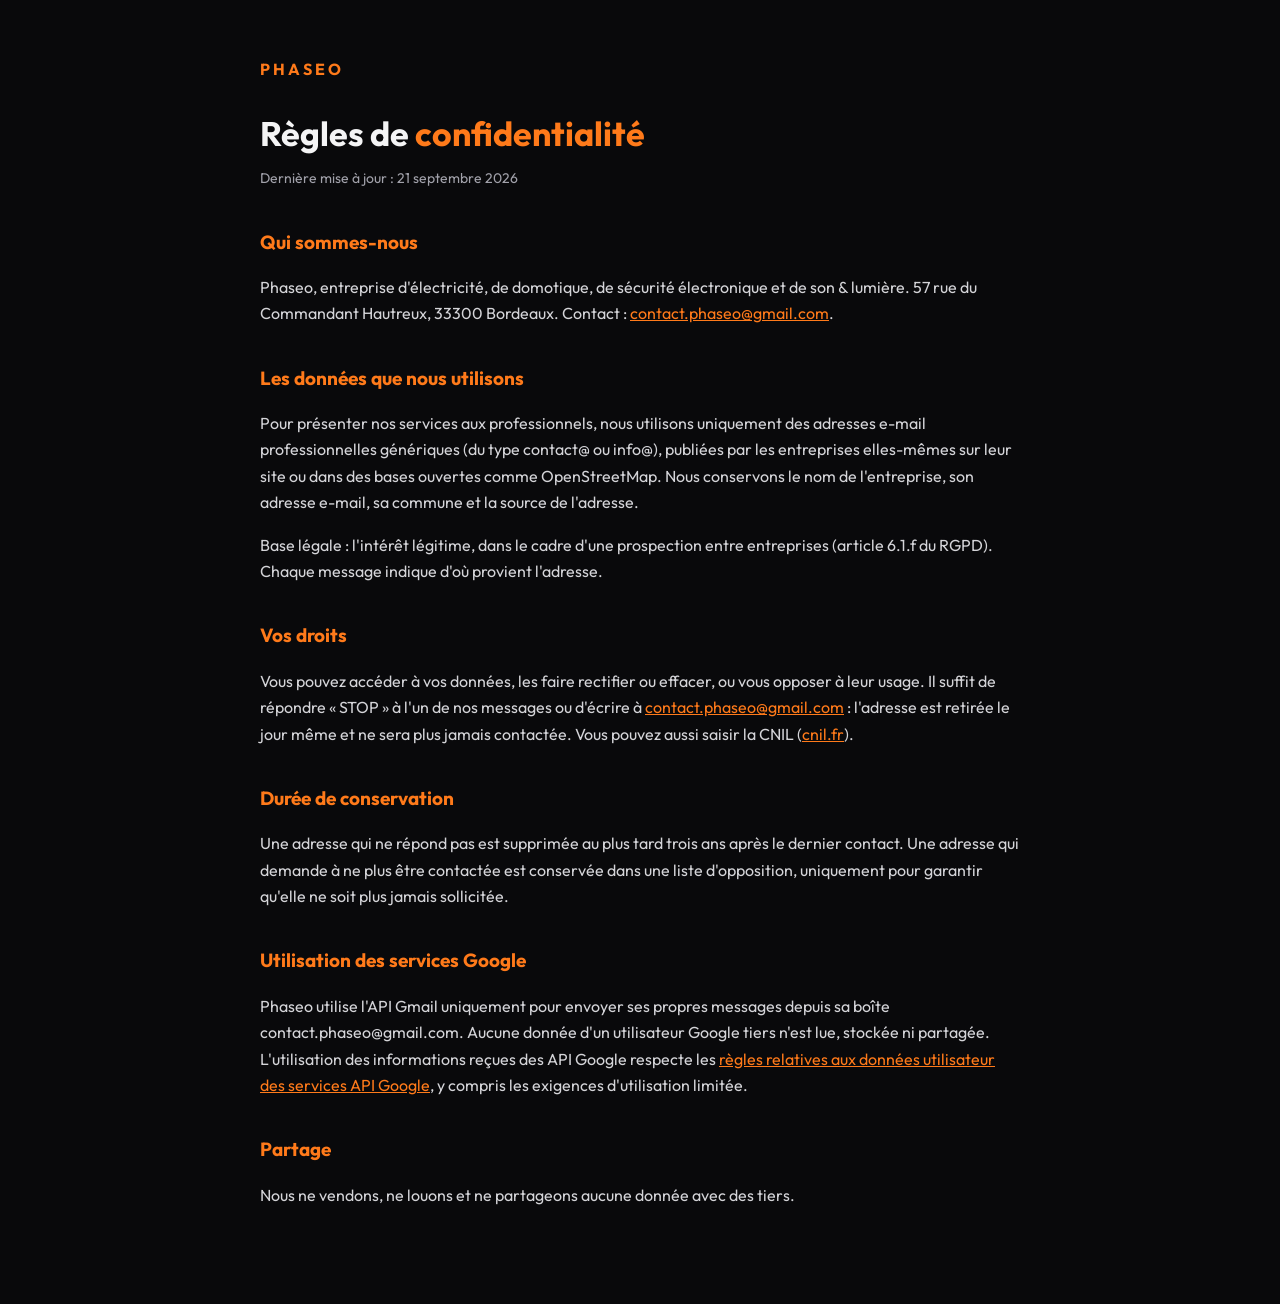
==== confidentialite.html @ 8c2dd147 "Page de confidentialite (RGPD + usage API Google)" ====
<!doctype html>
<html lang="fr">
<head>
<meta charset="utf-8">
<meta name="viewport" content="width=device-width, initial-scale=1">
<title>Phaseo — Confidentialité</title>
<link href="https://fonts.googleapis.com/css2?family=Outfit:wght@400;700&display=swap" rel="stylesheet">
<style>
  body { margin:0; background:#09090B; color:#F4F4F5; font-family:'Outfit',Arial,Helvetica,sans-serif; line-height:1.65; }
  main { max-width:760px; margin:0 auto; padding:56px 24px 80px; }
  a { color:#FF7A1A; }
  h1 { font-size:34px; line-height:1.15; margin:0 0 8px; }
  h1 span { color:#FF7A1A; }
  h2 { font-size:19px; margin:36px 0 8px; color:#FF7A1A; }
  p, li { color:#D4D4D8; font-size:16px; }
  .maj { color:#A1A1AA; font-size:14px; margin-bottom:32px; }
  .retour { display:inline-block; margin-bottom:32px; text-decoration:none; font-weight:700; letter-spacing:3px; }
</style>
</head>
<body>
<main>
  <a class="retour" href="./">PHASEO</a>
  <h1>Règles de <span>confidentialité</span></h1>
  <p class="maj">Dernière mise à jour : 21 septembre 2026</p>

  <h2>Qui sommes-nous</h2>
  <p>Phaseo, entreprise d'électricité, de domotique, de sécurité électronique et de son &amp; lumière. 57 rue du Commandant Hautreux, 33300 Bordeaux. Contact : <a href="mailto:contact.phaseo@gmail.com">contact.phaseo@gmail.com</a>.</p>

  <h2>Les données que nous utilisons</h2>
  <p>Pour présenter nos services aux professionnels, nous utilisons uniquement des adresses e-mail professionnelles génériques (du type contact@ ou info@), publiées par les entreprises elles-mêmes sur leur site ou dans des bases ouvertes comme OpenStreetMap. Nous conservons le nom de l'entreprise, son adresse e-mail, sa commune et la source de l'adresse.</p>
  <p>Base légale : l'intérêt légitime, dans le cadre d'une prospection entre entreprises (article 6.1.f du RGPD). Chaque message indique d'où provient l'adresse.</p>

  <h2>Vos droits</h2>
  <p>Vous pouvez accéder à vos données, les faire rectifier ou effacer, ou vous opposer à leur usage. Il suffit de répondre « STOP » à l'un de nos messages ou d'écrire à <a href="mailto:contact.phaseo@gmail.com">contact.phaseo@gmail.com</a> : l'adresse est retirée le jour même et ne sera plus jamais contactée. Vous pouvez aussi saisir la CNIL (<a href="https://www.cnil.fr">cnil.fr</a>).</p>

  <h2>Durée de conservation</h2>
  <p>Une adresse qui ne répond pas est supprimée au plus tard trois ans après le dernier contact. Une adresse qui demande à ne plus être contactée est conservée dans une liste d'opposition, uniquement pour garantir qu'elle ne soit plus jamais sollicitée.</p>

  <h2>Utilisation des services Google</h2>
  <p>Phaseo utilise l'API Gmail uniquement pour envoyer ses propres messages depuis sa boîte contact.phaseo@gmail.com. Aucune donnée d'un utilisateur Google tiers n'est lue, stockée ni partagée. L'utilisation des informations reçues des API Google respecte les <a href="https://developers.google.com/terms/api-services-user-data-policy">règles relatives aux données utilisateur des services API Google</a>, y compris les exigences d'utilisation limitée.</p>

  <h2>Partage</h2>
  <p>Nous ne vendons, ne louons et ne partageons aucune donnée avec des tiers.</p>
</main>
</body>
</html>
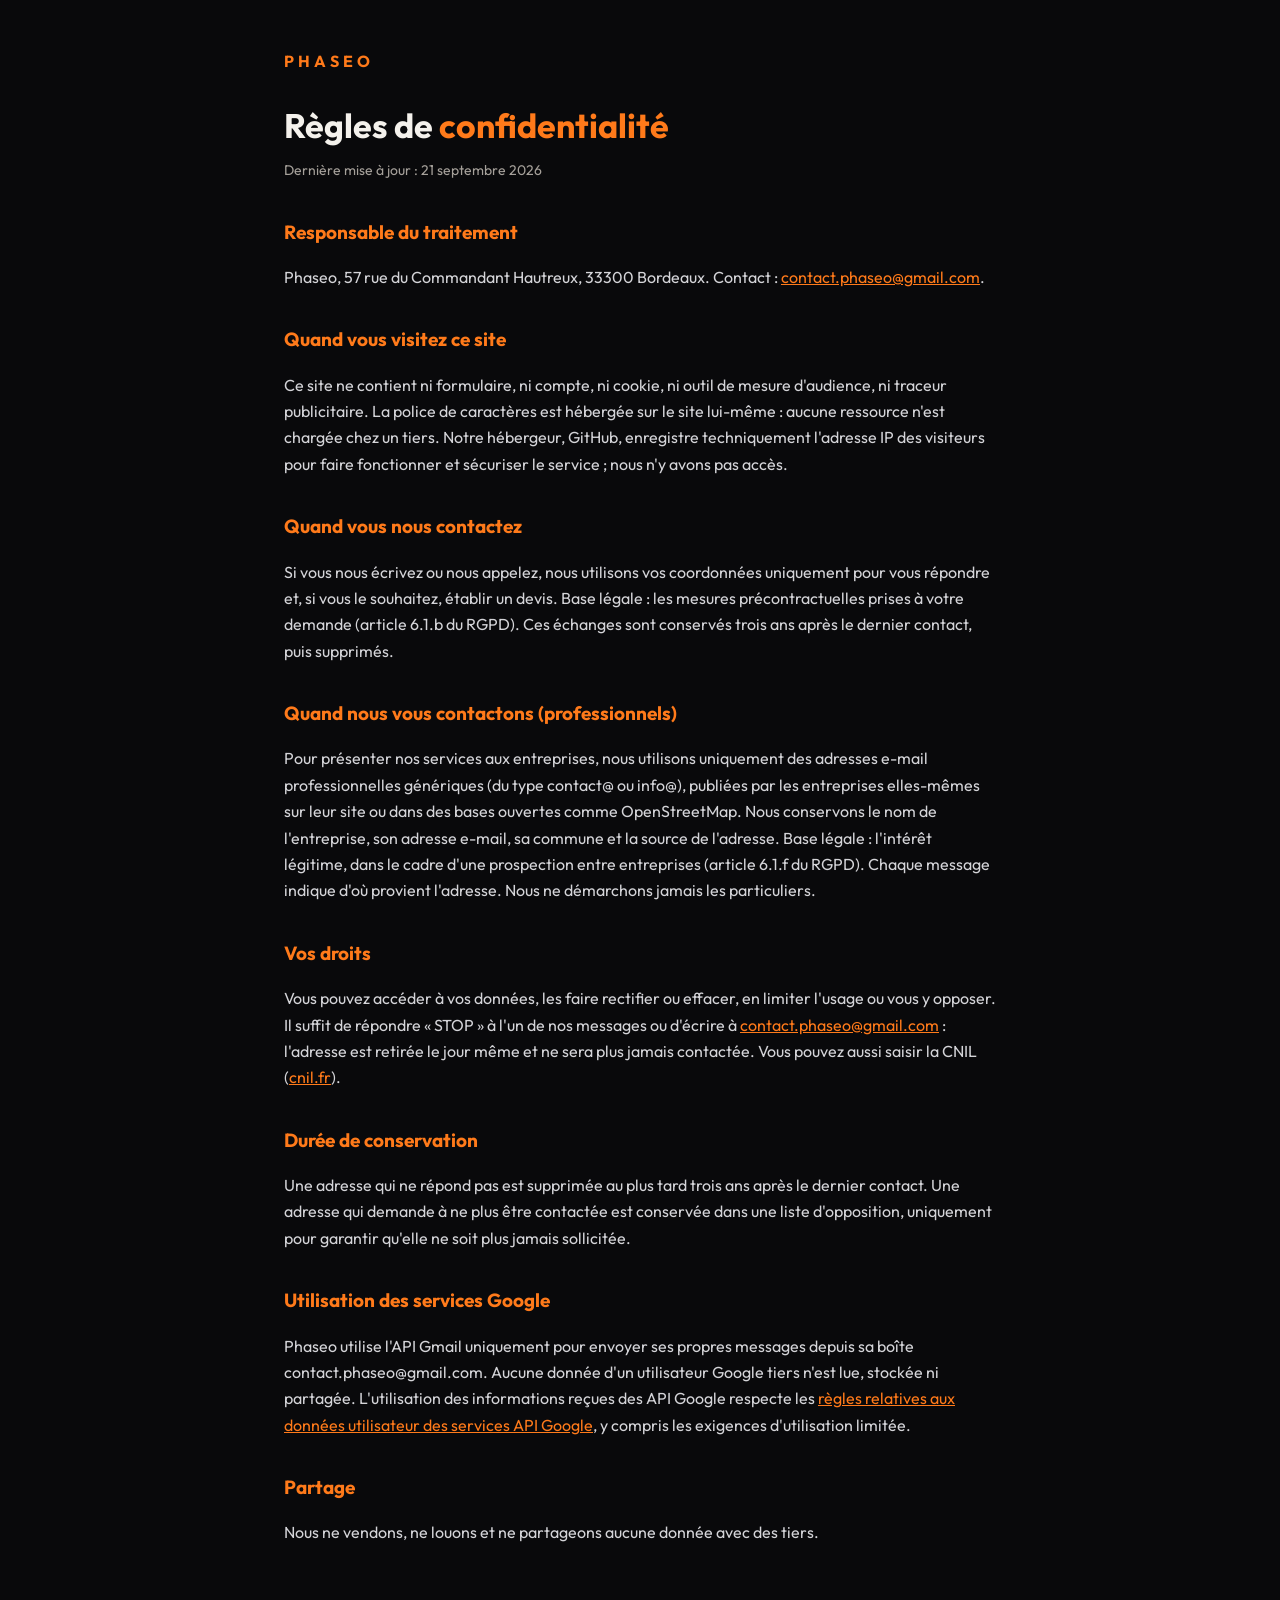
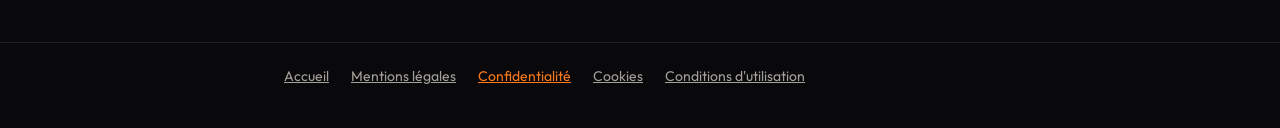
==== commit a461555d: "Conformite : confidentialite.html" ====
--- a/confidentialite.html
+++ b/confidentialite.html
@@ -1,46 +1,45 @@
-<!doctype html>
-<html lang="fr">
-<head>
-<meta charset="utf-8">
-<meta name="viewport" content="width=device-width, initial-scale=1">
-<title>Phaseo — Confidentialité</title>
-<link href="https://fonts.googleapis.com/css2?family=Outfit:wght@400;700&display=swap" rel="stylesheet">
-<style>
-  body { margin:0; background:#09090B; color:#F4F4F5; font-family:'Outfit',Arial,Helvetica,sans-serif; line-height:1.65; }
-  main { max-width:760px; margin:0 auto; padding:56px 24px 80px; }
-  a { color:#FF7A1A; }
-  h1 { font-size:34px; line-height:1.15; margin:0 0 8px; }
-  h1 span { color:#FF7A1A; }
-  h2 { font-size:19px; margin:36px 0 8px; color:#FF7A1A; }
-  p, li { color:#D4D4D8; font-size:16px; }
-  .maj { color:#A1A1AA; font-size:14px; margin-bottom:32px; }
-  .retour { display:inline-block; margin-bottom:32px; text-decoration:none; font-weight:700; letter-spacing:3px; }
-</style>
-</head>
-<body>
-<main>
-  <a class="retour" href="./">PHASEO</a>
-  <h1>Règles de <span>confidentialité</span></h1>
-  <p class="maj">Dernière mise à jour : 21 septembre 2026</p>
-
-  <h2>Qui sommes-nous</h2>
-  <p>Phaseo, entreprise d'électricité, de domotique, de sécurité électronique et de son &amp; lumière. 57 rue du Commandant Hautreux, 33300 Bordeaux. Contact : <a href="mailto:contact.phaseo@gmail.com">contact.phaseo@gmail.com</a>.</p>
-
-  <h2>Les données que nous utilisons</h2>
-  <p>Pour présenter nos services aux professionnels, nous utilisons uniquement des adresses e-mail professionnelles génériques (du type contact@ ou info@), publiées par les entreprises elles-mêmes sur leur site ou dans des bases ouvertes comme OpenStreetMap. Nous conservons le nom de l'entreprise, son adresse e-mail, sa commune et la source de l'adresse.</p>
-  <p>Base légale : l'intérêt légitime, dans le cadre d'une prospection entre entreprises (article 6.1.f du RGPD). Chaque message indique d'où provient l'adresse.</p>
-
-  <h2>Vos droits</h2>
-  <p>Vous pouvez accéder à vos données, les faire rectifier ou effacer, ou vous opposer à leur usage. Il suffit de répondre « STOP » à l'un de nos messages ou d'écrire à <a href="mailto:contact.phaseo@gmail.com">contact.phaseo@gmail.com</a> : l'adresse est retirée le jour même et ne sera plus jamais contactée. Vous pouvez aussi saisir la CNIL (<a href="https://www.cnil.fr">cnil.fr</a>).</p>
-
-  <h2>Durée de conservation</h2>
-  <p>Une adresse qui ne répond pas est supprimée au plus tard trois ans après le dernier contact. Une adresse qui demande à ne plus être contactée est conservée dans une liste d'opposition, uniquement pour garantir qu'elle ne soit plus jamais sollicitée.</p>
-
-  <h2>Utilisation des services Google</h2>
-  <p>Phaseo utilise l'API Gmail uniquement pour envoyer ses propres messages depuis sa boîte contact.phaseo@gmail.com. Aucune donnée d'un utilisateur Google tiers n'est lue, stockée ni partagée. L'utilisation des informations reçues des API Google respecte les <a href="https://developers.google.com/terms/api-services-user-data-policy">règles relatives aux données utilisateur des services API Google</a>, y compris les exigences d'utilisation limitée.</p>
-
-  <h2>Partage</h2>
-  <p>Nous ne vendons, ne louons et ne partageons aucune donnée avec des tiers.</p>
-</main>
-</body>
-</html>
+<!doctype html>
+<html lang="fr">
+<head>
+<meta charset="utf-8">
+<meta name="viewport" content="width=device-width, initial-scale=1">
+<title>Phaseo — Confidentialité</title>
+<meta name="description" content="Confidentialité du site de Phaseo, entreprise d'électricité, domotique et son &amp; lumière à Bordeaux.">
+<link rel="canonical" href="https://jimmylavigne47.github.io/phaseo-site/confidentialite.html">
+<link rel="stylesheet" href="legal.css">
+</head>
+<body>
+<a class="skip" href="#contenu">Aller au contenu</a>
+<main id="contenu">
+  <a class="retour" href="./">PHASEO<span class="skip-txt" style="position:absolute;left:-9999px"> — retour à l'accueil</span></a>
+  <h1>Règles de <span>confidentialité</span></h1>
+  <p class="maj">Dernière mise à jour : 21 septembre 2026</p>
+
+  <h2>Responsable du traitement</h2>
+  <p>Phaseo, 57 rue du Commandant Hautreux, 33300 Bordeaux. Contact : <a href="mailto:contact.phaseo@gmail.com">contact.phaseo@gmail.com</a>.</p>
+
+  <h2>Quand vous visitez ce site</h2>
+  <p>Ce site ne contient ni formulaire, ni compte, ni cookie, ni outil de mesure d'audience, ni traceur publicitaire. La police de caractères est hébergée sur le site lui-même : aucune ressource n'est chargée chez un tiers. Notre hébergeur, GitHub, enregistre techniquement l'adresse IP des visiteurs pour faire fonctionner et sécuriser le service ; nous n'y avons pas accès.</p>
+
+  <h2>Quand vous nous contactez</h2>
+  <p>Si vous nous écrivez ou nous appelez, nous utilisons vos coordonnées uniquement pour vous répondre et, si vous le souhaitez, établir un devis. Base légale : les mesures précontractuelles prises à votre demande (article 6.1.b du RGPD). Ces échanges sont conservés trois ans après le dernier contact, puis supprimés.</p>
+
+  <h2>Quand nous vous contactons (professionnels)</h2>
+  <p>Pour présenter nos services aux entreprises, nous utilisons uniquement des adresses e-mail professionnelles génériques (du type contact@ ou info@), publiées par les entreprises elles-mêmes sur leur site ou dans des bases ouvertes comme OpenStreetMap. Nous conservons le nom de l'entreprise, son adresse e-mail, sa commune et la source de l'adresse. Base légale : l'intérêt légitime, dans le cadre d'une prospection entre entreprises (article 6.1.f du RGPD). Chaque message indique d'où provient l'adresse. Nous ne démarchons jamais les particuliers.</p>
+
+  <h2>Vos droits</h2>
+  <p>Vous pouvez accéder à vos données, les faire rectifier ou effacer, en limiter l'usage ou vous y opposer. Il suffit de répondre « STOP » à l'un de nos messages ou d'écrire à <a href="mailto:contact.phaseo@gmail.com">contact.phaseo@gmail.com</a> : l'adresse est retirée le jour même et ne sera plus jamais contactée. Vous pouvez aussi saisir la CNIL (<a href="https://www.cnil.fr">cnil.fr</a>).</p>
+
+  <h2>Durée de conservation</h2>
+  <p>Une adresse qui ne répond pas est supprimée au plus tard trois ans après le dernier contact. Une adresse qui demande à ne plus être contactée est conservée dans une liste d'opposition, uniquement pour garantir qu'elle ne soit plus jamais sollicitée.</p>
+
+  <h2>Utilisation des services Google</h2>
+  <p>Phaseo utilise l'API Gmail uniquement pour envoyer ses propres messages depuis sa boîte contact.phaseo@gmail.com. Aucune donnée d'un utilisateur Google tiers n'est lue, stockée ni partagée. L'utilisation des informations reçues des API Google respecte les <a href="https://developers.google.com/terms/api-services-user-data-policy">règles relatives aux données utilisateur des services API Google</a>, y compris les exigences d'utilisation limitée.</p>
+
+  <h2>Partage</h2>
+  <p>Nous ne vendons, ne louons et ne partageons aucune donnée avec des tiers.</p>
+
+</main>
+<footer><nav aria-label="Informations légales"><a href="./">Accueil</a><a href="mentions-legales.html">Mentions légales</a><a href="confidentialite.html" aria-current="page">Confidentialité</a><a href="cookies.html">Cookies</a><a href="conditions-utilisation.html">Conditions d'utilisation</a></nav></footer>
+</body>
+</html>
--- a/legal.css
+++ b/legal.css
@@ -0,0 +1,21 @@
+@font-face { font-family:'Outfit'; font-style:normal; font-weight:400 900; src:url(outfit.woff2) format('woff2'); font-display:swap; }
+:root { --bg:#09090B; --orange:#FF7A1A; --text:#F4F1EC; --muted:#A5A09A; --line:rgba(255,255,255,0.09); }
+* { box-sizing:border-box; }
+body { margin:0; background:var(--bg); color:var(--text); font-family:'Outfit',system-ui,sans-serif; line-height:1.65; }
+a { color:var(--orange); }
+a:focus-visible { outline:2px solid var(--orange); outline-offset:3px; }
+.skip { position:absolute; left:-9999px; top:0; background:var(--orange); color:#09090B; padding:8px 14px; border-radius:0 0 8px 0; font-weight:700; }
+.skip:focus { left:0; }
+main { max-width:760px; margin:0 auto; padding:48px 24px 40px; }
+.retour { display:inline-block; margin-bottom:32px; text-decoration:none; font-weight:700; letter-spacing:4px; }
+h1 { font-size:34px; line-height:1.15; margin:0 0 8px; }
+h1 span { color:var(--orange); }
+h2 { font-size:19px; margin:34px 0 8px; color:var(--orange); }
+p, li { color:#D4D4D8; font-size:16px; }
+.maj { color:var(--muted); font-size:14px; margin-bottom:28px; }
+dl { display:grid; grid-template-columns:max-content 1fr; gap:6px 18px; margin:0; }
+dt { color:var(--muted); } dd { margin:0; color:#D4D4D8; }
+footer { border-top:1px solid var(--line); margin-top:40px; }
+footer nav { max-width:760px; margin:0 auto; padding:22px 24px 40px; display:flex; flex-wrap:wrap; gap:8px 22px; font-size:14px; }
+footer a { color:var(--muted); } footer a[aria-current] { color:var(--orange); }
+@media (max-width:520px) { dl { grid-template-columns:1fr; } dt { margin-top:8px; } }
